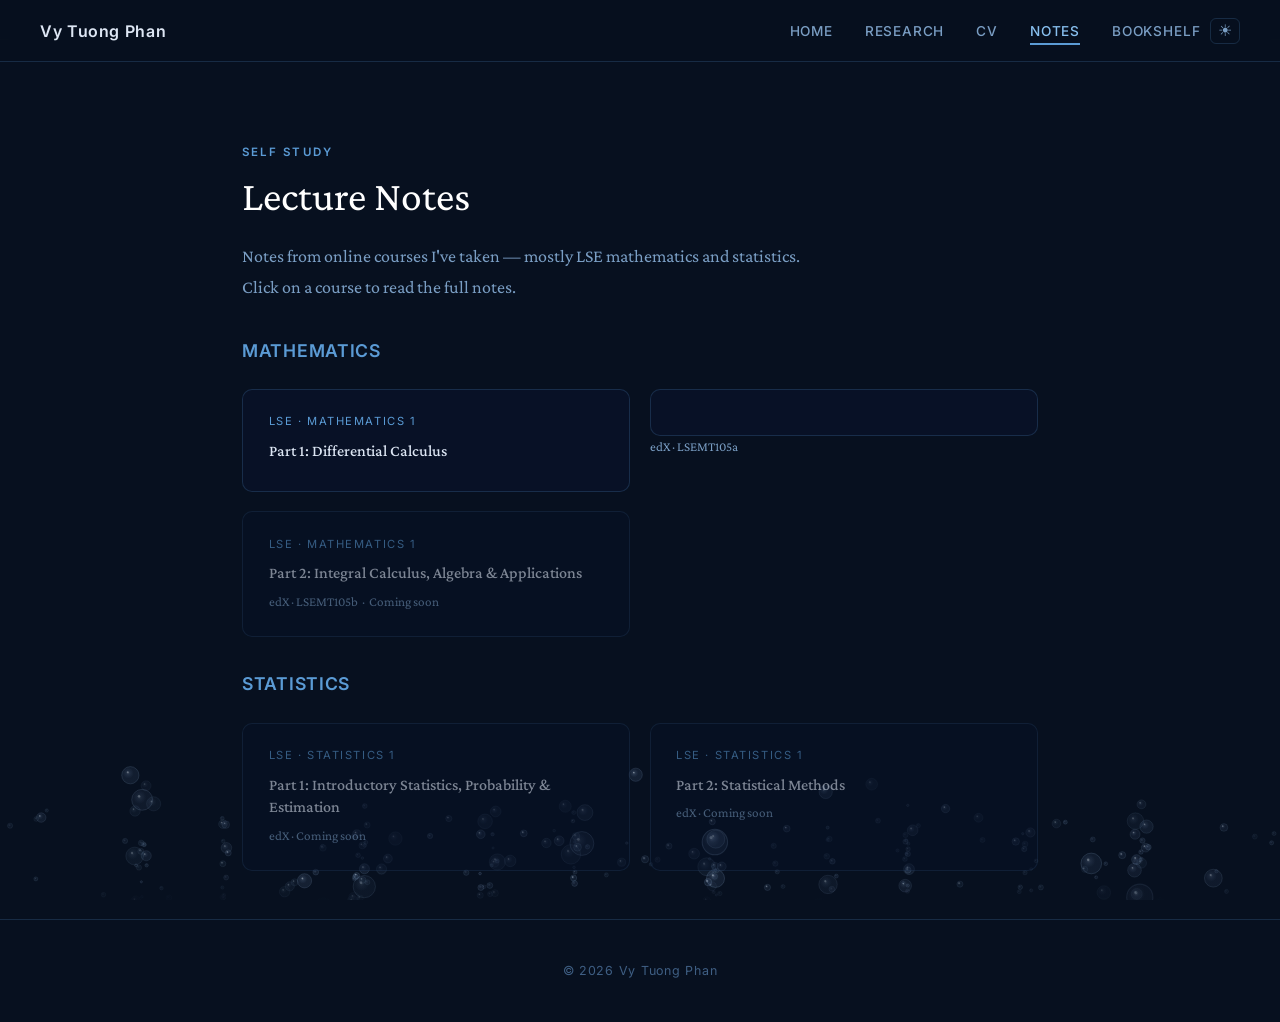
==== notes/index.html @ 90551068 "add light theme" ====
<!DOCTYPE html>
<html lang="en">
<head>
  <meta charset="UTF-8">
  <meta name="viewport" content="width=device-width, initial-scale=1.0">
  <title>Lecture Notes — Vy Tuong Phan</title>
  <link rel="preconnect" href="https://fonts.googleapis.com">
  <link rel="preconnect" href="https://fonts.gstatic.com" crossorigin>
  <link href="https://fonts.googleapis.com/css2?family=Crimson+Pro:ital,wght@0,300;0,400;0,500;1,400&family=Inter:wght@400;500;600&display=swap" rel="stylesheet">
  <link rel="stylesheet" href="../css/style.css">
  <script>if(localStorage.getItem('theme')==='light')document.documentElement.setAttribute('data-theme','light');</script>
</head>
<body>

<canvas id="bg-canvas"></canvas>

<div class="site-wrapper">

  <!-- NAV -->
  <nav>
    <a href="../index.html" class="nav-brand">Vy Tuong Phan</a>
    <div class="nav-right">
      <ul class="nav-links" id="nav-links">
        <li><a href="../index.html">Home</a></li>
        <li><a href="../research.html">Research</a></li>
        <li><a href="../cv.html">CV</a></li>
        <li><a href="index.html" class="active">Notes</a></li>
        <li><a href="../bookshelf.html">Bookshelf</a></li>
      </ul>
      <button class="theme-toggle" id="theme-toggle" aria-label="Toggle light mode">☀</button>
      <button class="nav-toggle" id="nav-toggle" aria-label="Toggle navigation">
        <span></span><span></span><span></span>
      </button>
    </div>
  </nav>

  <main>
    <div class="section">

      <div class="section-label">Self Study</div>
      <h1>Lecture Notes</h1>
      <p style="color:var(--text-secondary); max-width:560px; margin-bottom:2rem;">
        Notes from online courses I've taken — mostly LSE mathematics and statistics.
        Click on a course to read the full notes.
      </p>

      <!-- Mathematics -->
      <h3 style="margin-top:0">Mathematics</h3>
      <div class="notes-grid">

        <a href="math-part-1.html" class="note-card">
          <div class="note-card-label">LSE · Mathematics 1</div>
          <div class="note-card-title">Part 1: Differential Calculus</div>
          <div class="note-card-source">
            <a href="https://learning.edx.org/course/course-v1:LSE+LSEMT105a+3T2023/home"
               target="_blank" rel="noopener" style="color:var(--text-secondary)"
               onclick="event.stopPropagation()">edX · LSEMT105a</a>
          </div>
        </a>

        <div class="note-card coming-soon">
          <div class="note-card-label">LSE · Mathematics 1</div>
          <div class="note-card-title">Part 2: Integral Calculus, Algebra &amp; Applications</div>
          <div class="note-card-source">edX · LSEMT105b &nbsp;·&nbsp; Coming soon</div>
        </div>

      </div>

      <!-- Statistics -->
      <h3>Statistics</h3>
      <div class="notes-grid">

        <div class="note-card coming-soon">
          <div class="note-card-label">LSE · Statistics 1</div>
          <div class="note-card-title">Part 1: Introductory Statistics, Probability &amp; Estimation</div>
          <div class="note-card-source">edX · Coming soon</div>
        </div>

        <div class="note-card coming-soon">
          <div class="note-card-label">LSE · Statistics 1</div>
          <div class="note-card-title">Part 2: Statistical Methods</div>
          <div class="note-card-source">edX · Coming soon</div>
        </div>

      </div>

    </div>
  </main>

  <footer>
    &copy; 2026 Vy Tuong Phan
  </footer>

</div>

<script src="../js/animation.js"></script>
<script src="../js/theme.js"></script>
<script>
  var toggle = document.getElementById('nav-toggle');
  var links  = document.getElementById('nav-links');
  toggle.addEventListener('click', function () { links.classList.toggle('open'); });
</script>

</body>
</html>
---- css/style.css ----
/* ============================================================
   Vy Tuong Phan — Personal Website
   Theme: Deep Navy / Blue
   ============================================================ */

:root {
  --navy-deep:    #07101f;
  --navy-mid:     #0d1b38;
  --glass-bg:     rgba(9, 18, 40, 0.84);
  --glass-light:  rgba(14, 26, 56, 0.70);
  --glass-border: rgba(90, 155, 220, 0.20);
  --accent:       #5b9bd5;
  --accent-hover: #88c0f0;
  --text-primary: #dde6f4;
  --text-secondary: #7a9ec4;
  --text-muted:   #3f5f84;
  --nav-height:   62px;
}

/* ---- Reset ---- */
*, *::before, *::after { margin: 0; padding: 0; box-sizing: border-box; }
html { scroll-behavior: smooth; }

body {
  min-height: 100vh;
  font-family: 'Crimson Pro', 'Georgia', 'Times New Roman', serif;
  font-size: 18px;
  line-height: 1.75;
  color: var(--text-primary);
  background: var(--navy-deep);
  -webkit-font-smoothing: antialiased;
}

/* ---- Background canvas (fixed, below everything) ---- */
#bg-canvas {
  position: fixed;
  top: 0; left: 0;
  width: 100vw; height: 100vh;
  z-index: 0;
  pointer-events: none;
}

/* ---- Site wrapper ---- */
.site-wrapper {
  position: relative;
  z-index: 1;
  min-height: 100vh;
  display: flex;
  flex-direction: column;
}

/* ============================================================
   NAVIGATION
   ============================================================ */
nav {
  position: fixed;
  top: 0; left: 0; right: 0;
  height: var(--nav-height);
  z-index: 100;
  background: rgba(7, 16, 31, 0.90);
  backdrop-filter: blur(14px);
  -webkit-backdrop-filter: blur(14px);
  border-bottom: 1px solid var(--glass-border);
  display: flex;
  align-items: center;
  justify-content: space-between;
  padding: 0 2.5rem;
}

.nav-brand {
  font-family: 'Inter', 'Helvetica Neue', sans-serif;
  font-size: 1rem;
  font-weight: 600;
  letter-spacing: 0.04em;
  color: var(--text-primary);
  text-decoration: none;
  transition: color 0.2s;
}
.nav-brand:hover { color: var(--accent-hover); }

.nav-links {
  display: flex;
  gap: 2rem;
  list-style: none;
}

.nav-links a {
  font-family: 'Inter', 'Helvetica Neue', sans-serif;
  font-size: 0.85rem;
  font-weight: 500;
  letter-spacing: 0.06em;
  text-transform: uppercase;
  color: var(--text-secondary);
  text-decoration: none;
  transition: color 0.2s;
  padding: 4px 0;
  border-bottom: 2px solid transparent;
}
.nav-links a:hover,
.nav-links a.active {
  color: var(--accent-hover);
  border-bottom-color: var(--accent);
}

/* ---- Hamburger (mobile) ---- */
.nav-toggle {
  display: none;
  background: none;
  border: none;
  cursor: pointer;
  flex-direction: column;
  gap: 5px;
  padding: 4px;
}
.nav-toggle span {
  display: block;
  width: 22px; height: 2px;
  background: var(--text-secondary);
  border-radius: 2px;
  transition: 0.3s;
}

/* ============================================================
   MAIN CONTENT
   ============================================================ */
main {
  flex: 1;
  padding-top: var(--nav-height);
}

/* ---- Generic section ---- */
.section {
  max-width: 860px;
  margin: 0 auto;
  padding: 5rem 2rem 3rem;
}

.section-label {
  font-family: 'Inter', sans-serif;
  font-size: 0.72rem;
  font-weight: 600;
  letter-spacing: 0.18em;
  text-transform: uppercase;
  color: var(--accent);
  margin-bottom: 0.6rem;
}

h1 {
  font-size: 2.6rem;
  font-weight: 400;
  color: #fff;
  line-height: 1.2;
  margin-bottom: 1.2rem;
}
h2 {
  font-size: 1.5rem;
  font-weight: 500;
  color: var(--text-primary);
  margin-bottom: 0.8rem;
  margin-top: 2.4rem;
}
h3 {
  font-size: 1.1rem;
  font-weight: 600;
  font-family: 'Inter', sans-serif;
  color: var(--accent);
  letter-spacing: 0.04em;
  text-transform: uppercase;
  margin-bottom: 0.6rem;
  margin-top: 2rem;
}

p { margin-bottom: 1rem; }

a {
  color: var(--accent);
  text-decoration: none;
  transition: color 0.2s;
}
a:hover { color: var(--accent-hover); text-decoration: underline; }

/* ---- Glass card ---- */
.glass-card {
  background: var(--glass-bg);
  backdrop-filter: blur(10px);
  -webkit-backdrop-filter: blur(10px);
  border: 1px solid var(--glass-border);
  border-radius: 12px;
  padding: 2.2rem 2.4rem;
  margin-bottom: 1.8rem;
}

/* ---- Divider ---- */
hr {
  border: none;
  border-top: 1px solid var(--glass-border);
  margin: 2.5rem 0;
}

/* ============================================================
   HOME PAGE
   ============================================================ */
.hero {
  min-height: 100vh;
  display: flex;
  flex-direction: column;
  justify-content: center;
  padding: 0 2rem;
  max-width: 860px;
  margin: 0 auto;
}

.hero-greeting {
  font-family: 'Inter', sans-serif;
  font-size: 0.85rem;
  letter-spacing: 0.18em;
  text-transform: uppercase;
  color: var(--accent);
  margin-bottom: 1rem;
}

.hero-name {
  font-size: clamp(2.4rem, 6vw, 4rem);
  font-weight: 400;
  color: #fff;
  line-height: 1.1;
  margin-bottom: 1.4rem;
}

.hero-tagline {
  font-size: 1.2rem;
  color: var(--text-secondary);
  max-width: 600px;
  margin-bottom: 2.4rem;
}

.hero-links {
  display: flex;
  gap: 1rem;
  flex-wrap: wrap;
}

.btn {
  display: inline-block;
  font-family: 'Inter', sans-serif;
  font-size: 0.82rem;
  font-weight: 500;
  letter-spacing: 0.08em;
  text-transform: uppercase;
  padding: 0.55rem 1.4rem;
  border-radius: 6px;
  transition: all 0.2s;
  text-decoration: none;
}
.btn-outline {
  border: 1px solid var(--accent);
  color: var(--accent);
  background: transparent;
}
.btn-outline:hover {
  background: var(--accent);
  color: #fff;
  text-decoration: none;
}

/* Research interests blurb */
.home-bio {
  max-width: 860px;
  margin: 0 auto;
  padding: 0 2rem 4rem;
}

/* Passions row */
.passions-grid {
  display: grid;
  grid-template-columns: repeat(3, 1fr);
  gap: 1rem;
  margin-top: 1.2rem;
}

.passion-card {
  border-radius: 10px;
  overflow: hidden;
  position: relative;
  aspect-ratio: 1 / 1;
}

.passion-card img {
  width: 100%; height: 100%;
  object-fit: cover;
  display: block;
  transition: transform 0.4s;
}
.passion-card:hover img { transform: scale(1.05); }

.passion-label {
  position: absolute;
  bottom: 0; left: 0; right: 0;
  background: linear-gradient(transparent, rgba(7,16,31,0.85));
  color: #fff;
  font-family: 'Inter', sans-serif;
  font-size: 0.78rem;
  letter-spacing: 0.12em;
  text-transform: uppercase;
  text-align: center;
  padding: 0.8rem 0.4rem 0.6rem;
}

/* ============================================================
   RESEARCH PAGE
   ============================================================ */
.paper-entry {
  padding: 1.4rem 0;
  border-bottom: 1px solid var(--glass-border);
}
.paper-entry:last-child { border-bottom: none; }

.paper-title {
  font-size: 1.05rem;
  font-weight: 500;
  color: var(--text-primary);
  margin-bottom: 0.3rem;
  line-height: 1.5;
}
.paper-title a { color: var(--text-primary); }
.paper-title a:hover { color: var(--accent-hover); }

.paper-meta {
  font-size: 0.88rem;
  color: var(--text-secondary);
  margin-bottom: 0.2rem;
}

.paper-tag {
  display: inline-block;
  font-family: 'Inter', sans-serif;
  font-size: 0.7rem;
  font-weight: 600;
  letter-spacing: 0.1em;
  text-transform: uppercase;
  padding: 2px 8px;
  border-radius: 4px;
  background: rgba(91, 155, 213, 0.15);
  color: var(--accent);
  border: 1px solid rgba(91, 155, 213, 0.3);
  margin-bottom: 0.5rem;
}

/* Horizontal image scroller */
.image-scroll {
  display: flex;
  gap: 0.8rem;
  overflow-x: auto;
  padding: 1rem 0 0.5rem;
  scrollbar-width: thin;
  scrollbar-color: var(--accent) var(--navy-mid);
}
.image-scroll::-webkit-scrollbar { height: 4px; }
.image-scroll::-webkit-scrollbar-track { background: var(--navy-mid); }
.image-scroll::-webkit-scrollbar-thumb { background: var(--accent); border-radius: 2px; }

.image-scroll img {
  height: 180px;
  width: auto;
  border-radius: 8px;
  object-fit: cover;
  flex-shrink: 0;
  border: 1px solid var(--glass-border);
  transition: transform 0.3s;
}
.image-scroll img:hover { transform: scale(1.03); }

.project-tasks {
  margin: 0.6rem 0 0 1rem;
  color: var(--text-secondary);
  font-size: 0.92rem;
}
.project-tasks li { margin-bottom: 0.2rem; }

/* ============================================================
   CV PAGE
   ============================================================ */
.cv-section { margin-bottom: 2.4rem; }

.cv-entry {
  display: grid;
  grid-template-columns: 130px 1fr;
  gap: 0 1.4rem;
  padding: 1rem 0;
  border-bottom: 1px solid rgba(90,155,220,0.1);
}
.cv-entry:last-child { border-bottom: none; }

.cv-date {
  font-family: 'Inter', sans-serif;
  font-size: 0.8rem;
  color: var(--text-muted);
  padding-top: 0.15rem;
  line-height: 1.5;
}

.cv-content { }
.cv-title {
  font-size: 1rem;
  font-weight: 600;
  color: var(--text-primary);
  margin-bottom: 0.2rem;
}
.cv-subtitle {
  font-size: 0.9rem;
  color: var(--text-secondary);
  margin-bottom: 0.4rem;
}
.cv-detail {
  font-size: 0.88rem;
  color: var(--text-secondary);
  margin: 0;
  line-height: 1.6;
}
.cv-bullets {
  font-size: 0.88rem;
  color: var(--text-secondary);
  padding-left: 1rem;
  margin-top: 0.3rem;
}
.cv-bullets li { margin-bottom: 0.2rem; }

.cv-pdf-link {
  display: inline-flex;
  align-items: center;
  gap: 0.4rem;
  font-family: 'Inter', sans-serif;
  font-size: 0.82rem;
  margin-bottom: 2rem;
}

/* ============================================================
   NOTES PAGE
   ============================================================ */
.notes-grid {
  display: grid;
  grid-template-columns: repeat(auto-fill, minmax(300px, 1fr));
  gap: 1.2rem;
  margin-top: 1.4rem;
}

.note-card {
  background: var(--glass-bg);
  border: 1px solid var(--glass-border);
  border-radius: 10px;
  padding: 1.4rem 1.6rem;
  text-decoration: none;
  color: var(--text-primary);
  transition: border-color 0.2s, transform 0.2s;
  display: block;
}
.note-card:hover {
  border-color: var(--accent);
  transform: translateY(-2px);
  text-decoration: none;
  color: var(--text-primary);
}

.note-card-label {
  font-family: 'Inter', sans-serif;
  font-size: 0.7rem;
  letter-spacing: 0.14em;
  text-transform: uppercase;
  color: var(--accent);
  margin-bottom: 0.5rem;
}
.note-card-title {
  font-size: 1rem;
  font-weight: 500;
  line-height: 1.4;
  margin-bottom: 0.4rem;
}
.note-card-source {
  font-size: 0.82rem;
  color: var(--text-secondary);
}
.note-card.coming-soon {
  opacity: 0.55;
  cursor: default;
  pointer-events: none;
}
.note-card.coming-soon:hover { transform: none; }

/* Notes content (math page) */
.notes-content {
  max-width: 780px;
  margin: 0 auto;
  padding: 4rem 2rem;
}

.notes-content h1 { margin-bottom: 0.6rem; }
.notes-content h2 {
  font-size: 1.4rem;
  color: var(--text-primary);
  border-bottom: 1px solid var(--glass-border);
  padding-bottom: 0.4rem;
  margin-top: 3rem;
}
.notes-content h3 {
  font-size: 1.05rem;
  color: var(--accent);
  text-transform: none;
  letter-spacing: 0;
  margin-top: 2rem;
}
.notes-content h4 {
  font-family: 'Inter', sans-serif;
  font-size: 0.9rem;
  color: var(--text-secondary);
  font-weight: 600;
  text-transform: uppercase;
  letter-spacing: 0.08em;
  margin-top: 1.5rem;
  margin-bottom: 0.5rem;
}
.notes-content p { margin-bottom: 0.8rem; }
.notes-content ul, .notes-content ol {
  padding-left: 1.6rem;
  margin-bottom: 0.8rem;
}
.notes-content li { margin-bottom: 0.2rem; }

.notes-content table {
  width: 100%;
  border-collapse: collapse;
  margin: 1rem 0 1.4rem;
  font-size: 0.9rem;
}
.notes-content th {
  background: rgba(91,155,213,0.15);
  color: var(--accent);
  font-family: 'Inter', sans-serif;
  font-size: 0.78rem;
  font-weight: 600;
  text-transform: uppercase;
  letter-spacing: 0.08em;
  padding: 0.5rem 0.8rem;
  text-align: left;
  border-bottom: 1px solid var(--glass-border);
}
.notes-content td {
  padding: 0.45rem 0.8rem;
  border-bottom: 1px solid rgba(90,155,220,0.08);
  color: var(--text-secondary);
}
.notes-content tr:last-child td { border-bottom: none; }

.notes-content code {
  font-family: 'Fira Code', 'Cascadia Code', monospace;
  font-size: 0.85em;
  background: rgba(91,155,213,0.12);
  border: 1px solid rgba(91,155,213,0.2);
  padding: 0.1em 0.4em;
  border-radius: 4px;
  color: var(--accent-hover);
}

.notes-content blockquote {
  border-left: 3px solid var(--accent);
  padding: 0.4rem 1rem;
  margin: 1rem 0;
  color: var(--text-secondary);
  font-style: italic;
}

/* KaTeX overrides */
.katex { font-size: 1em !important; }
.katex-display { overflow-x: auto; overflow-y: hidden; padding: 0.5rem 0; }

/* Loading indicator */
.loading {
  display: flex;
  align-items: center;
  justify-content: center;
  padding: 4rem;
  color: var(--text-secondary);
  font-family: 'Inter', sans-serif;
  gap: 0.8rem;
}
.spinner {
  width: 18px; height: 18px;
  border: 2px solid var(--glass-border);
  border-top-color: var(--accent);
  border-radius: 50%;
  animation: spin 0.8s linear infinite;
}
@keyframes spin { to { transform: rotate(360deg); } }

/* ============================================================
   BOOKSHELF PAGE
   ============================================================ */
.shelf-genre {
  margin-bottom: 2.8rem;
}

.shelf-genre-title {
  font-family: 'Inter', sans-serif;
  font-size: 0.72rem;
  font-weight: 700;
  letter-spacing: 0.2em;
  text-transform: uppercase;
  color: var(--accent);
  margin-bottom: 1rem;
  padding-bottom: 0.4rem;
  border-bottom: 1px solid var(--glass-border);
}

.book-list {
  list-style: none;
  display: grid;
  grid-template-columns: repeat(auto-fill, minmax(260px, 1fr));
  gap: 0.6rem;
}

.book-item {
  padding: 0.7rem 1rem;
  background: var(--glass-light);
  border: 1px solid rgba(90,155,220,0.1);
  border-radius: 8px;
  transition: border-color 0.2s;
}
.book-item:hover { border-color: var(--accent); }

.book-title {
  font-size: 0.9rem;
  color: var(--text-primary);
  line-height: 1.4;
}
.book-author {
  font-size: 0.78rem;
  color: var(--text-muted);
  margin-top: 0.15rem;
  font-family: 'Inter', sans-serif;
}

/* ============================================================
   FOOTER
   ============================================================ */
footer {
  text-align: center;
  padding: 2.5rem 1rem;
  font-family: 'Inter', sans-serif;
  font-size: 0.78rem;
  color: var(--text-muted);
  letter-spacing: 0.06em;
  border-top: 1px solid var(--glass-border);
}

/* ============================================================
   NAV RIGHT GROUP + THEME TOGGLE
   ============================================================ */
.nav-right {
  display: flex;
  align-items: center;
  gap: 0.6rem;
}

.theme-toggle {
  background: none;
  border: 1px solid var(--glass-border);
  border-radius: 6px;
  color: var(--text-secondary);
  cursor: pointer;
  font-size: 1rem;
  line-height: 1;
  padding: 4px 7px;
  transition: border-color 0.2s, color 0.2s;
}
.theme-toggle:hover {
  border-color: var(--accent);
  color: var(--accent);
}

/* ============================================================
   LIGHT MODE
   ============================================================ */
[data-theme="light"] {
  --navy-deep:      #f0f4fb;
  --navy-mid:       #e2ecf7;
  --glass-bg:       rgba(255, 255, 255, 0.82);
  --glass-light:    rgba(240, 246, 255, 0.72);
  --glass-border:   rgba(91, 155, 213, 0.22);
  --accent:         #2563a8;
  --accent-hover:   #1a4f8c;
  --text-primary:   #0d1b38;
  --text-secondary: #3d5a80;
  --text-muted:     #7a9ec4;
}

[data-theme="light"] body {
  background: var(--navy-deep);
  color: var(--text-primary);
}

[data-theme="light"] nav {
  background: rgba(240, 244, 251, 0.92);
}

[data-theme="light"] h1,
[data-theme="light"] .hero-name {
  color: var(--text-primary);
}

/* ============================================================
   RESPONSIVE
   ============================================================ */
@media (max-width: 700px) {
  body { font-size: 16px; }

  nav { padding: 0 1.2rem; }

  .nav-links {
    display: none;
    position: fixed;
    top: var(--nav-height);
    left: 0; right: 0;
    background: rgba(7,16,31,0.97);
    backdrop-filter: blur(20px);
    flex-direction: column;
    gap: 0;
    border-bottom: 1px solid var(--glass-border);
  }
  .nav-links.open { display: flex; }
  [data-theme="light"] .nav-links { background: rgba(240, 244, 251, 0.97); }
  .nav-links li { border-bottom: 1px solid rgba(90,155,220,0.08); }
  .nav-links a {
    display: block;
    padding: 1rem 1.4rem;
    font-size: 0.9rem;
  }

  .nav-toggle { display: flex; }

  .hero { padding: 0 1.2rem; }
  .hero-name { font-size: 2.2rem; }

  .section { padding: 3rem 1.2rem 2rem; }

  .passions-grid { grid-template-columns: repeat(3, 1fr); gap: 0.5rem; }

  .cv-entry { grid-template-columns: 1fr; gap: 0.2rem; }
  .cv-date { font-size: 0.75rem; }

  h1 { font-size: 2rem; }
}
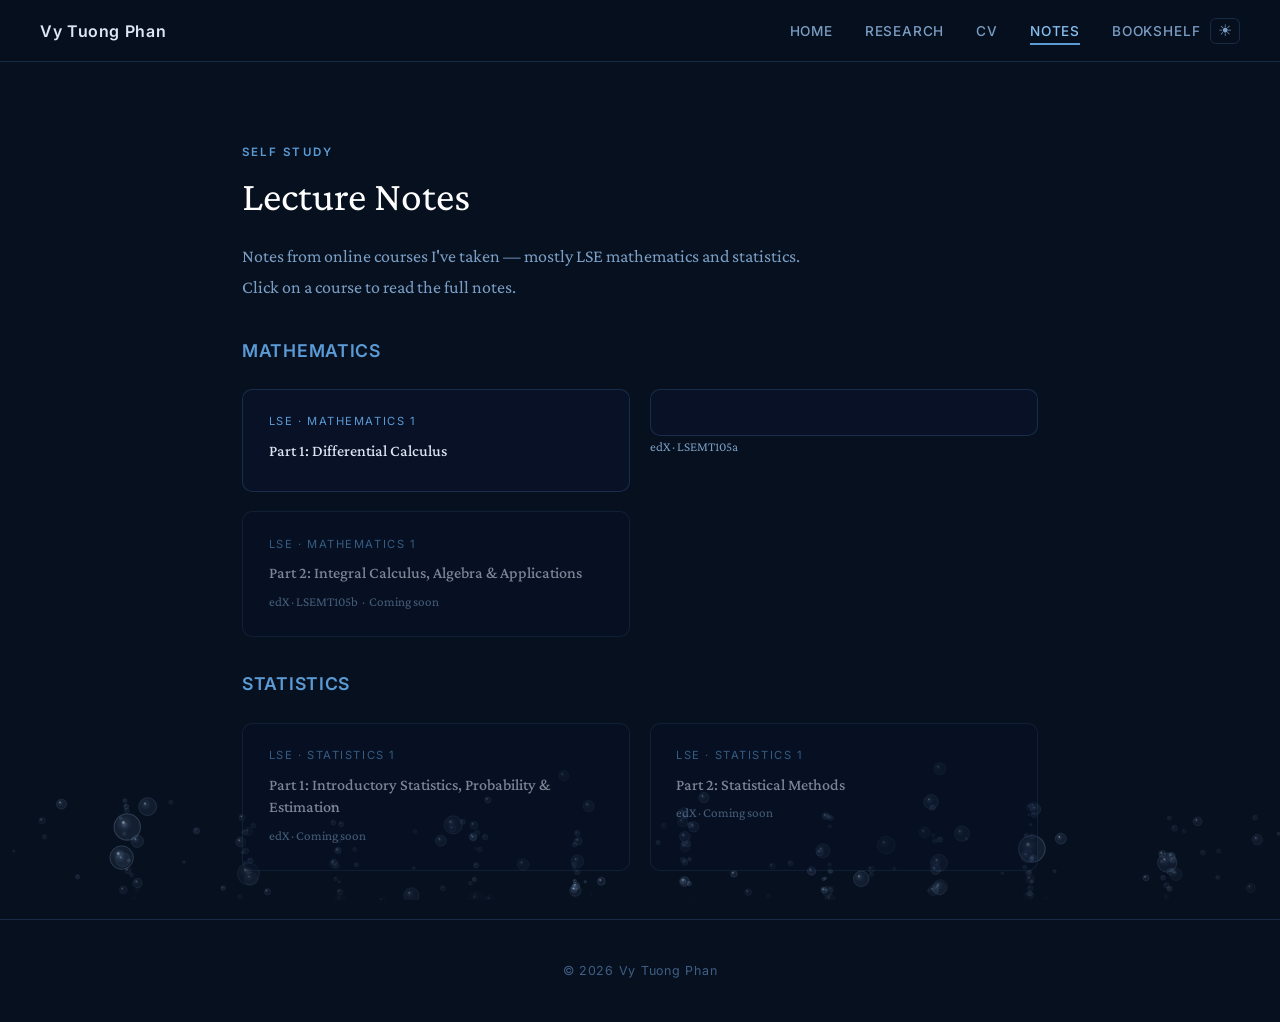
==== commit 17cc8cdb: "update light theme" ====
--- a/notes/index.html
+++ b/notes/index.html
@@ -8,7 +8,7 @@
   <link rel="preconnect" href="https://fonts.gstatic.com" crossorigin>
   <link href="https://fonts.googleapis.com/css2?family=Crimson+Pro:ital,wght@0,300;0,400;0,500;1,400&family=Inter:wght@400;500;600&display=swap" rel="stylesheet">
   <link rel="stylesheet" href="../css/style.css">
-  <script>if(localStorage.getItem('theme')==='light')document.documentElement.setAttribute('data-theme','light');</script>
+  <script>try{if(localStorage.getItem('theme')==='light')document.documentElement.setAttribute('data-theme','light');}catch(e){}</script>
 </head>
 <body>
 
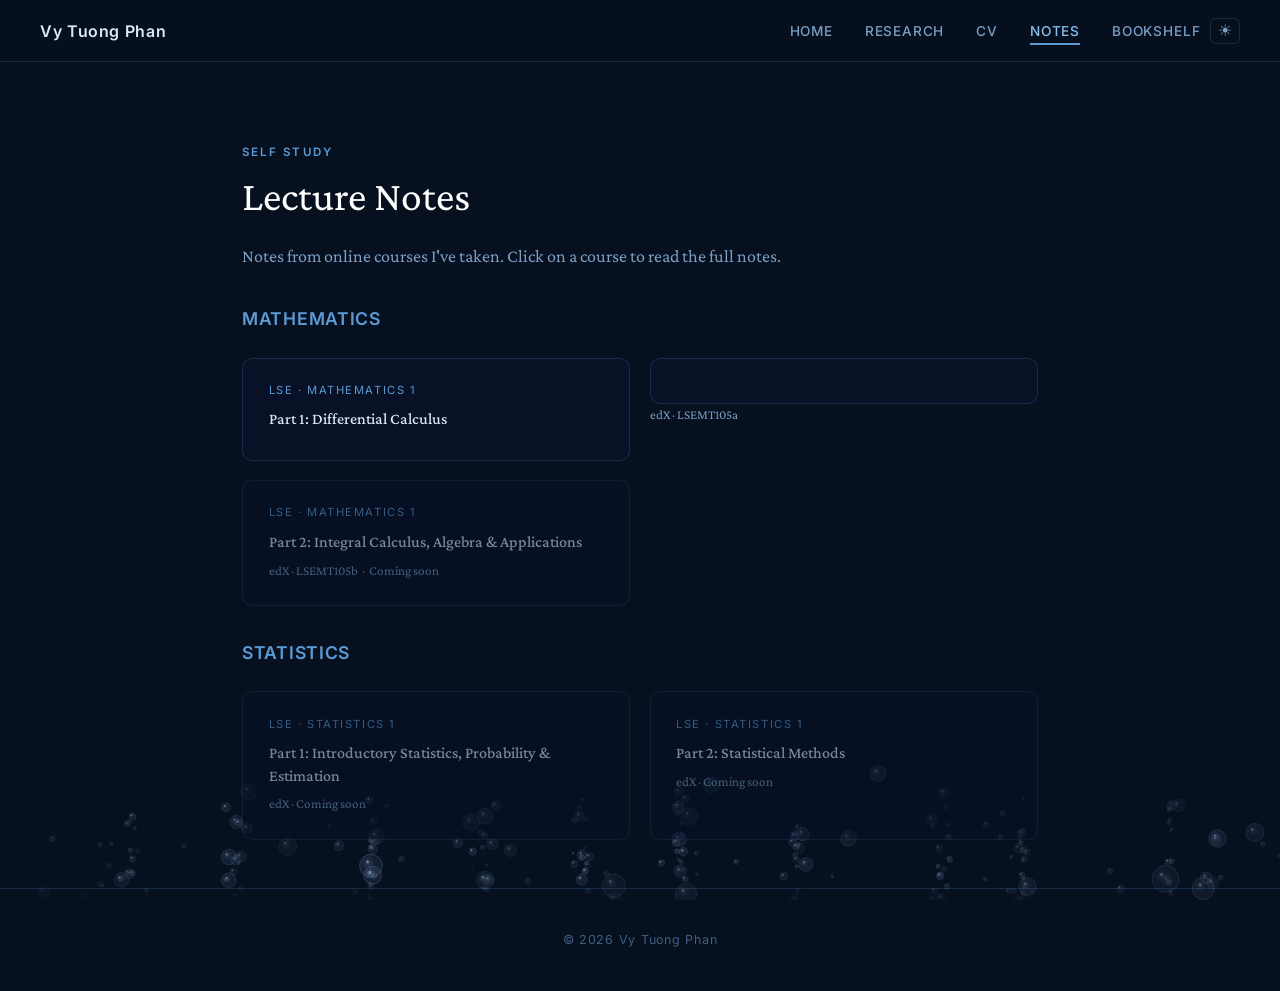
==== commit 87d09d6c: "update" ====
--- a/notes/index.html
+++ b/notes/index.html
@@ -40,8 +40,7 @@
       <div class="section-label">Self Study</div>
       <h1>Lecture Notes</h1>
       <p style="color:var(--text-secondary); max-width:560px; margin-bottom:2rem;">
-        Notes from online courses I've taken — mostly LSE mathematics and statistics.
-        Click on a course to read the full notes.
+        Notes from online courses I've taken. Click on a course to read the full notes.
       </p>
 
       <!-- Mathematics -->
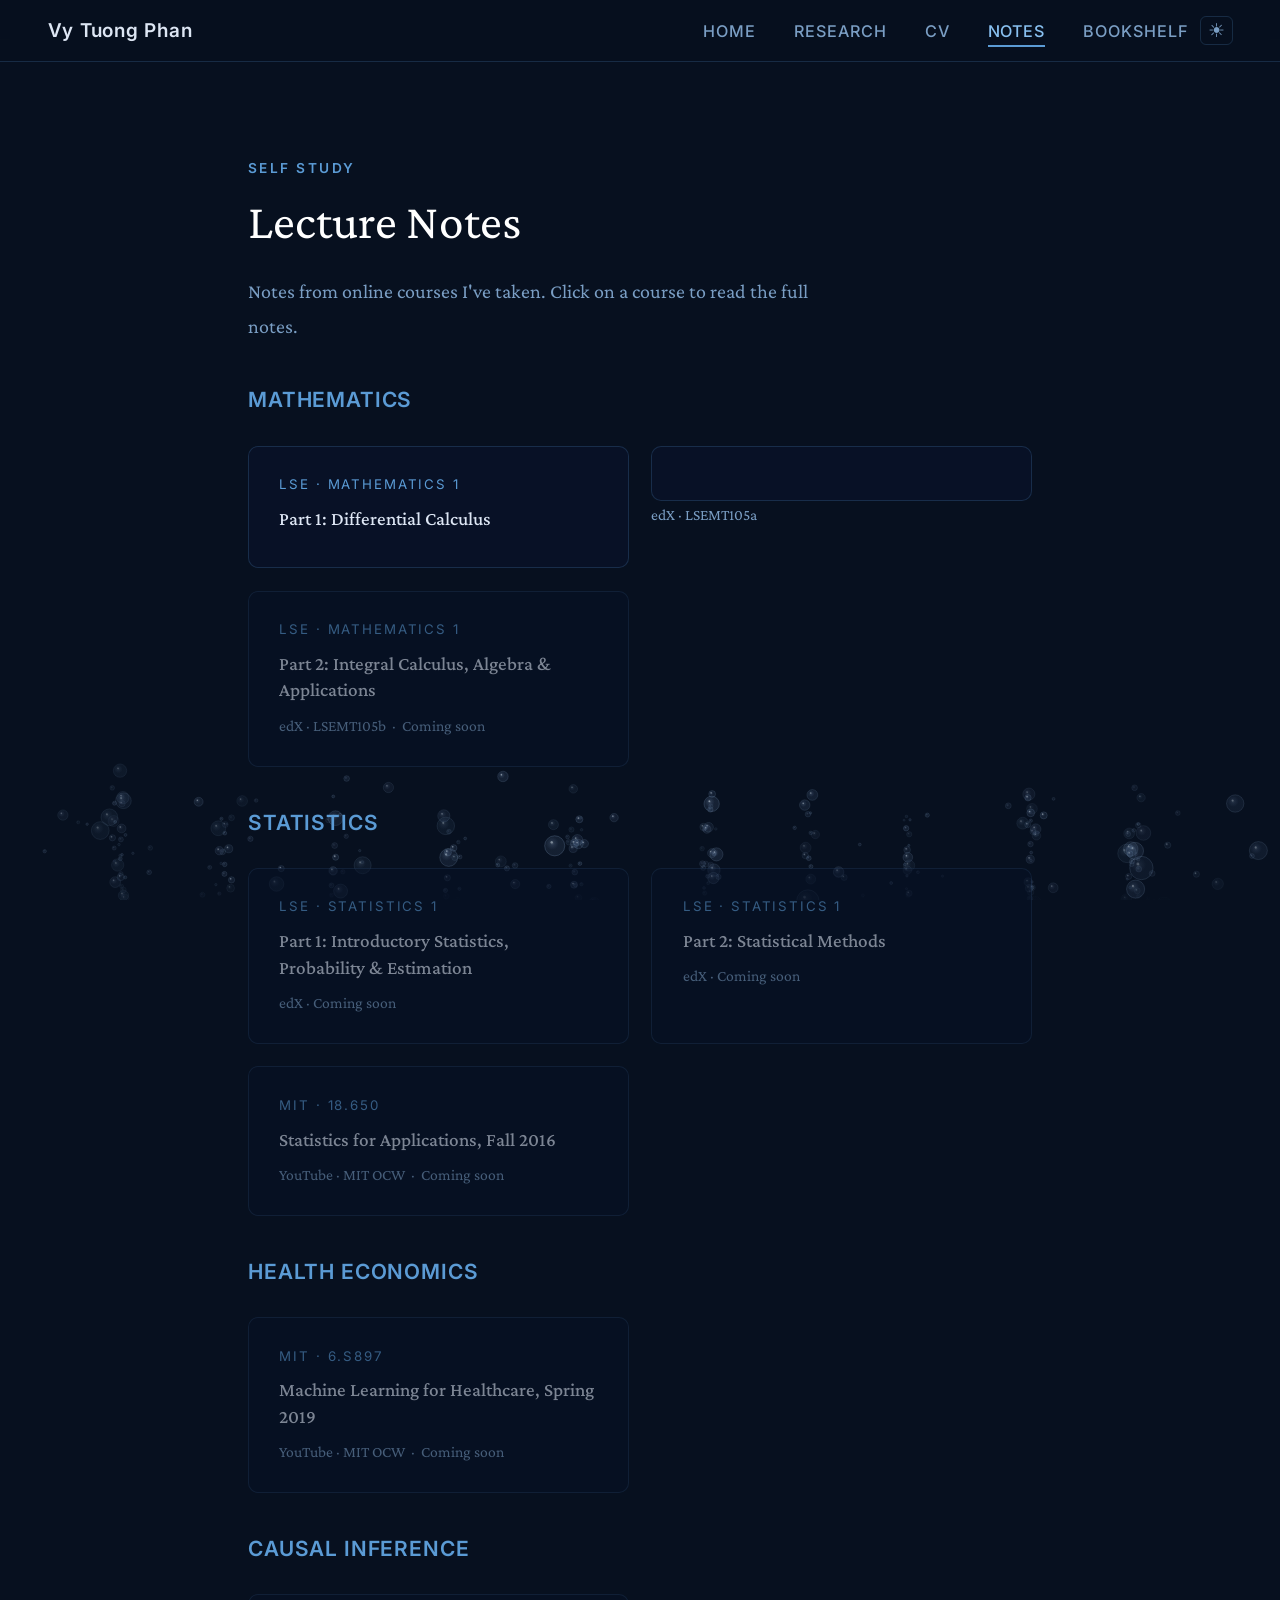
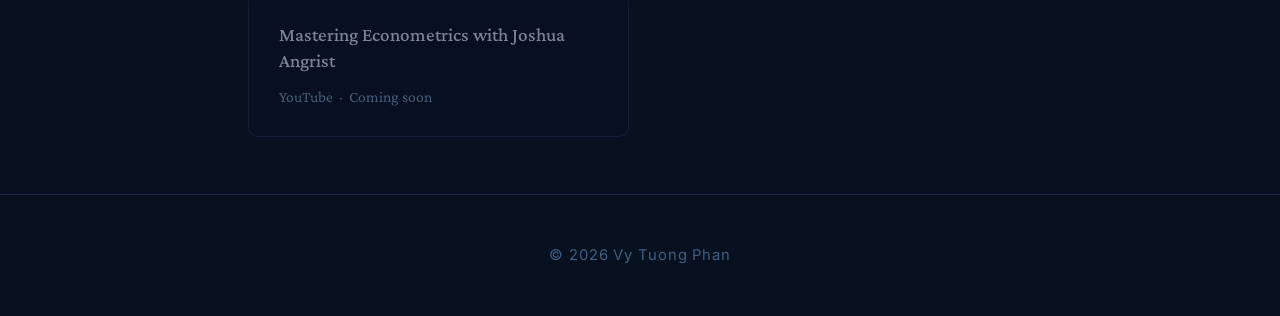
==== commit b3ef2cd1: "update course" ====
--- a/notes/index.html
+++ b/notes/index.html
@@ -81,6 +81,50 @@
           <div class="note-card-source">edX · Coming soon</div>
         </div>
 
+        <div class="note-card coming-soon">
+          <div class="note-card-label">MIT · 18.650</div>
+          <div class="note-card-title">Statistics for Applications, Fall 2016</div>
+          <div class="note-card-source">
+            <a href="https://youtube.com/playlist?list=PLUl4u3cNGP60uVBMaoNERc6knT_MgPKS0&si=bH2CSLAHmxfit3od"
+               target="_blank" rel="noopener" style="color:var(--text-secondary)"
+               onclick="event.stopPropagation()">YouTube · MIT OCW</a>
+            &nbsp;·&nbsp; Coming soon
+          </div>
+        </div>
+
+      </div>
+
+      <!-- Health Economics -->
+      <h3>Health Economics</h3>
+      <div class="notes-grid">
+
+        <div class="note-card coming-soon">
+          <div class="note-card-label">MIT · 6.S897</div>
+          <div class="note-card-title">Machine Learning for Healthcare, Spring 2019</div>
+          <div class="note-card-source">
+            <a href="https://youtube.com/playlist?list=PLUl4u3cNGP60B0PQXVQyGNdCyCTDU1Q5j&si=FaWRE6vTGPserI7N"
+               target="_blank" rel="noopener" style="color:var(--text-secondary)"
+               onclick="event.stopPropagation()">YouTube · MIT OCW</a>
+            &nbsp;·&nbsp; Coming soon
+          </div>
+        </div>
+
+      </div>
+      
+      <!-- Causal Inference -->
+      <h3>Causal Inference</h3>
+      <div class="notes-grid">
+
+        <div class="note-card coming-soon">
+          <div class="note-card-title">Mastering Econometrics with Joshua Angrist</div>
+          <div class="note-card-source">
+            <a href="https://mru.org/mastering-econometrics-joshua-angrist?utm_source=Econometrics&utm_medium=Course&utm_campaign=MRUYTEndscreen&utm_content=ME1-1"
+               target="_blank" rel="noopener" style="color:var(--text-secondary)"
+               onclick="event.stopPropagation()">YouTube</a>
+            &nbsp;·&nbsp; Coming soon
+          </div>
+        </div>
+
       </div>
 
     </div>
--- a/css/style.css
+++ b/css/style.css
@@ -19,12 +19,12 @@
 
 /* ---- Reset ---- */
 *, *::before, *::after { margin: 0; padding: 0; box-sizing: border-box; }
-html { scroll-behavior: smooth; }
+html { scroll-behavior: smooth; font-size: 19px; }
 
 body {
   min-height: 100vh;
   font-family: 'Crimson Pro', 'Georgia', 'Times New Roman', serif;
-  font-size: 18px;
+  font-size: 20px;
   line-height: 1.75;
   color: var(--text-primary);
   background: var(--navy-deep);
@@ -210,6 +210,49 @@
   margin: 0 auto;
 }
 
+.hero {
+  flex-direction: row !important;
+  align-items: center;
+  gap: 3rem;
+}
+
+.hero-text {
+  flex: 1;
+  display: flex;
+  flex-direction: column;
+  justify-content: center;
+}
+
+.hero-avatar-wrap {
+  flex-shrink: 0;
+  display: flex;
+  align-items: center;
+  justify-content: center;
+}
+
+.hero-avatar {
+  width: 180px;
+  height: 180px;
+  border-radius: 50%;
+  object-fit: cover;
+  object-position: center top;
+  border: 2px solid var(--glass-border);
+  mix-blend-mode: luminosity;
+  opacity: 0.92;
+  transition: opacity 0.3s, mix-blend-mode 0.3s;
+}
+.hero-avatar:hover {
+  opacity: 1;
+  mix-blend-mode: normal;
+}
+
+[data-theme="light"] .hero-avatar {
+  mix-blend-mode: multiply;
+}
+[data-theme="light"] .hero-avatar:hover {
+  mix-blend-mode: normal;
+}
+
 .hero-greeting {
   font-family: 'Inter', sans-serif;
   font-size: 0.85rem;
@@ -631,6 +674,15 @@
   color: var(--text-primary);
   line-height: 1.4;
 }
+.book-link {
+  display: block;
+  text-decoration: none;
+  color: inherit;
+}
+.book-item:has(.book-link):hover { border-color: var(--accent); }
+.book-link:hover .book-title { color: var(--accent); text-decoration: none; }
+.book-link:hover { text-decoration: none; }
+
 .book-author {
   font-size: 0.78rem;
   color: var(--text-muted);
@@ -649,6 +701,54 @@
   color: var(--text-muted);
   letter-spacing: 0.06em;
   border-top: 1px solid var(--glass-border);
+}
+
+/* ============================================================
+   LIGHTBOX
+   ============================================================ */
+#lightbox-overlay {
+  display: none;
+  position: fixed;
+  inset: 0;
+  z-index: 1000;
+  background: rgba(0, 0, 0, 0.88);
+  backdrop-filter: blur(6px);
+  -webkit-backdrop-filter: blur(6px);
+  align-items: center;
+  justify-content: center;
+  cursor: zoom-out;
+}
+#lightbox-overlay.active {
+  display: flex;
+}
+#lightbox-img {
+  max-width: 80vw;
+  max-height: 90vh;
+  object-fit: contain;
+  border-radius: 6px;
+  box-shadow: 0 8px 40px rgba(0,0,0,0.6);
+  cursor: default;
+}
+
+#lightbox-prev,
+#lightbox-next {
+  background: rgba(255,255,255,0.12);
+  border: 1px solid rgba(255,255,255,0.25);
+  border-radius: 50%;
+  color: #fff;
+  cursor: pointer;
+  font-size: 1.4rem;
+  width: 48px;
+  height: 48px;
+  display: flex;
+  align-items: center;
+  justify-content: center;
+  flex-shrink: 0;
+  transition: background 0.2s;
+}
+#lightbox-prev:hover,
+#lightbox-next:hover {
+  background: rgba(255,255,255,0.28);
 }
 
 /* ============================================================
@@ -710,7 +810,7 @@
    RESPONSIVE
    ============================================================ */
 @media (max-width: 700px) {
-  body { font-size: 16px; }
+  body { font-size: 18px; }
 
   nav { padding: 0 1.2rem; }
 
@@ -736,7 +836,9 @@
 
   .nav-toggle { display: flex; }
 
-  .hero { padding: 0 1.2rem; }
+  .hero { padding: 0 1.2rem; flex-direction: column !important; text-align: center; }
+  .hero-avatar-wrap { order: -1; }
+  .hero-avatar { width: 130px; height: 130px; }
   .hero-name { font-size: 2.2rem; }
 
   .section { padding: 3rem 1.2rem 2rem; }
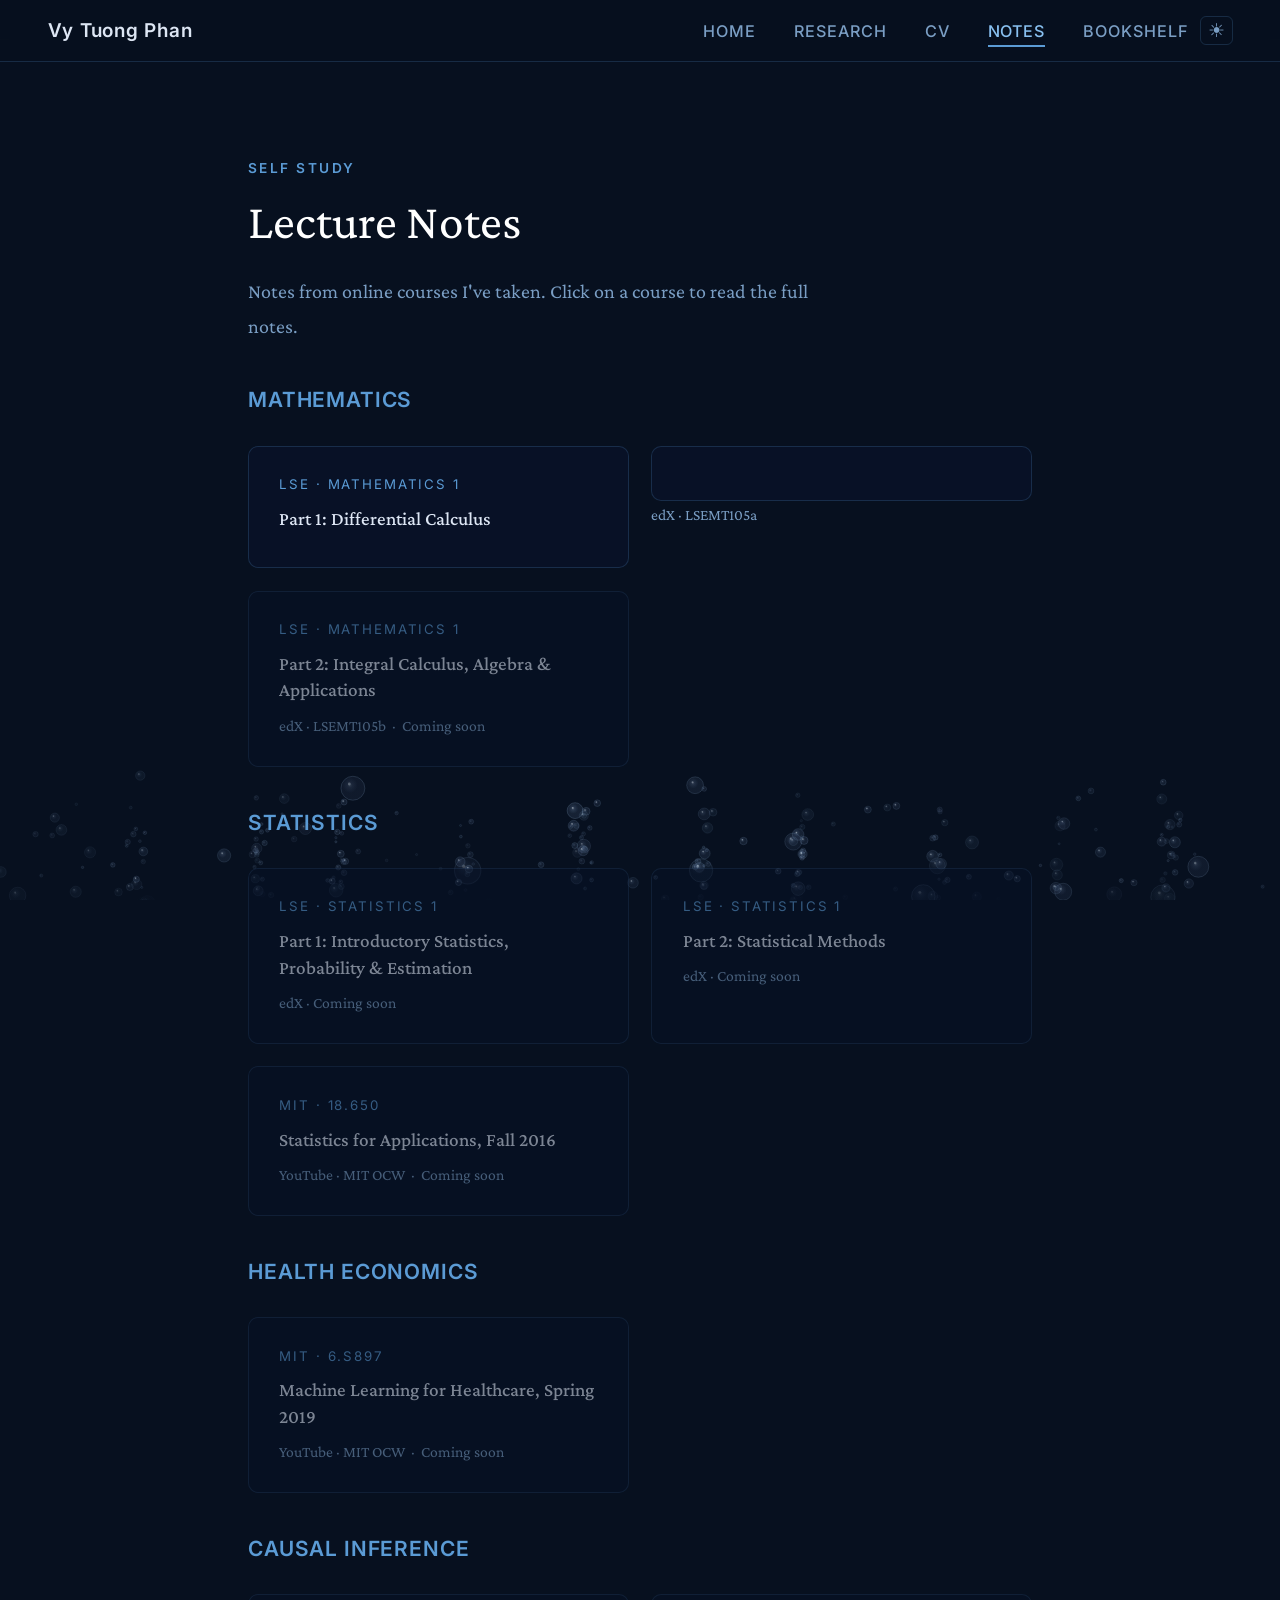
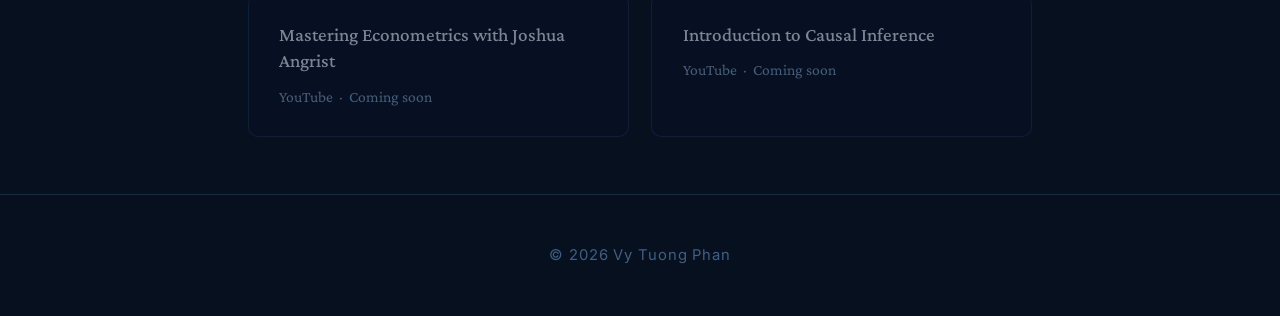
==== commit 19db7db7: "fix link" ====
--- a/notes/index.html
+++ b/notes/index.html
@@ -125,6 +125,16 @@
           </div>
         </div>
 
+        <div class="note-card coming-soon">
+          <div class="note-card-title">Introduction to Causal Inference</div>
+          <div class="note-card-source">
+            <a href="https://www.bradyneal.com/causal-inference-course"
+               target="_blank" rel="noopener" style="color:var(--text-secondary)"
+               onclick="event.stopPropagation()">YouTube</a>
+            &nbsp;·&nbsp; Coming soon
+          </div>
+        </div>
+
       </div>
 
     </div>
--- a/css/style.css
+++ b/css/style.css
@@ -525,9 +525,9 @@
 .note-card.coming-soon {
   opacity: 0.55;
   cursor: default;
-  pointer-events: none;
 }
 .note-card.coming-soon:hover { transform: none; }
+.note-card.coming-soon a { pointer-events: auto; cursor: pointer; }
 
 /* Notes content (math page) */
 .notes-content {
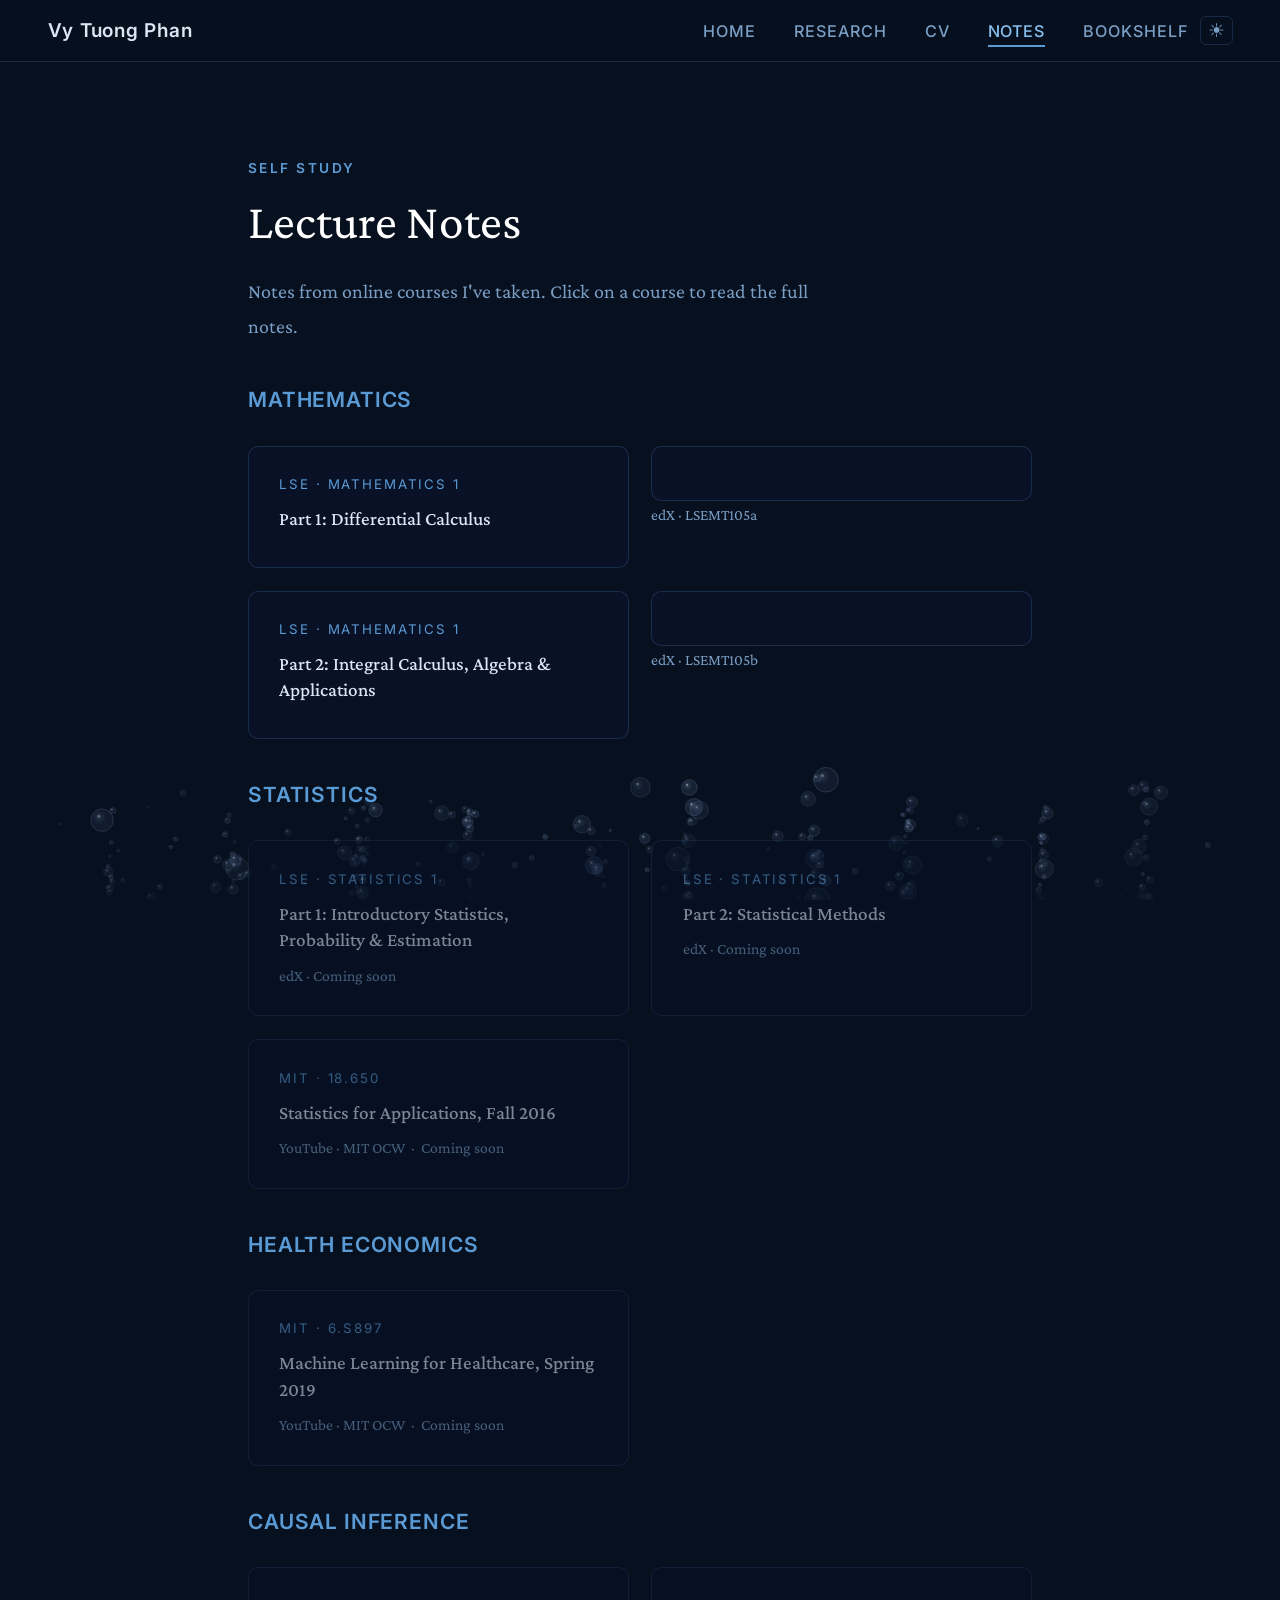
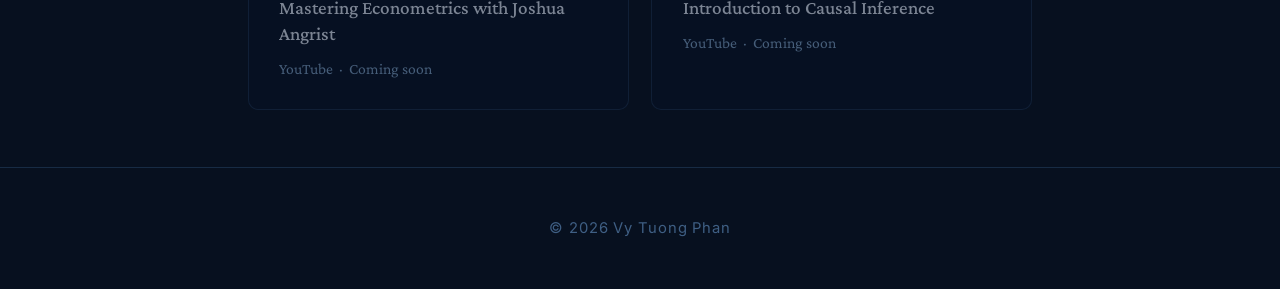
==== commit 58c7e753: "Math part 2 note update" ====
--- a/notes/index.html
+++ b/notes/index.html
@@ -57,11 +57,15 @@
           </div>
         </a>
 
-        <div class="note-card coming-soon">
+        <a href="math-part-2.html" class="note-card">
           <div class="note-card-label">LSE · Mathematics 1</div>
           <div class="note-card-title">Part 2: Integral Calculus, Algebra &amp; Applications</div>
-          <div class="note-card-source">edX · LSEMT105b &nbsp;·&nbsp; Coming soon</div>
-        </div>
+          <div class="note-card-source">
+            <a href="https://learning.edx.org/course/course-v1:LSE+LSEMT105b+3T2023/home"
+               target="_blank" rel="noopener" style="color:var(--text-secondary)"
+               onclick="event.stopPropagation()">edX · LSEMT105b</a>
+          </div>
+        </a>
 
       </div>
 
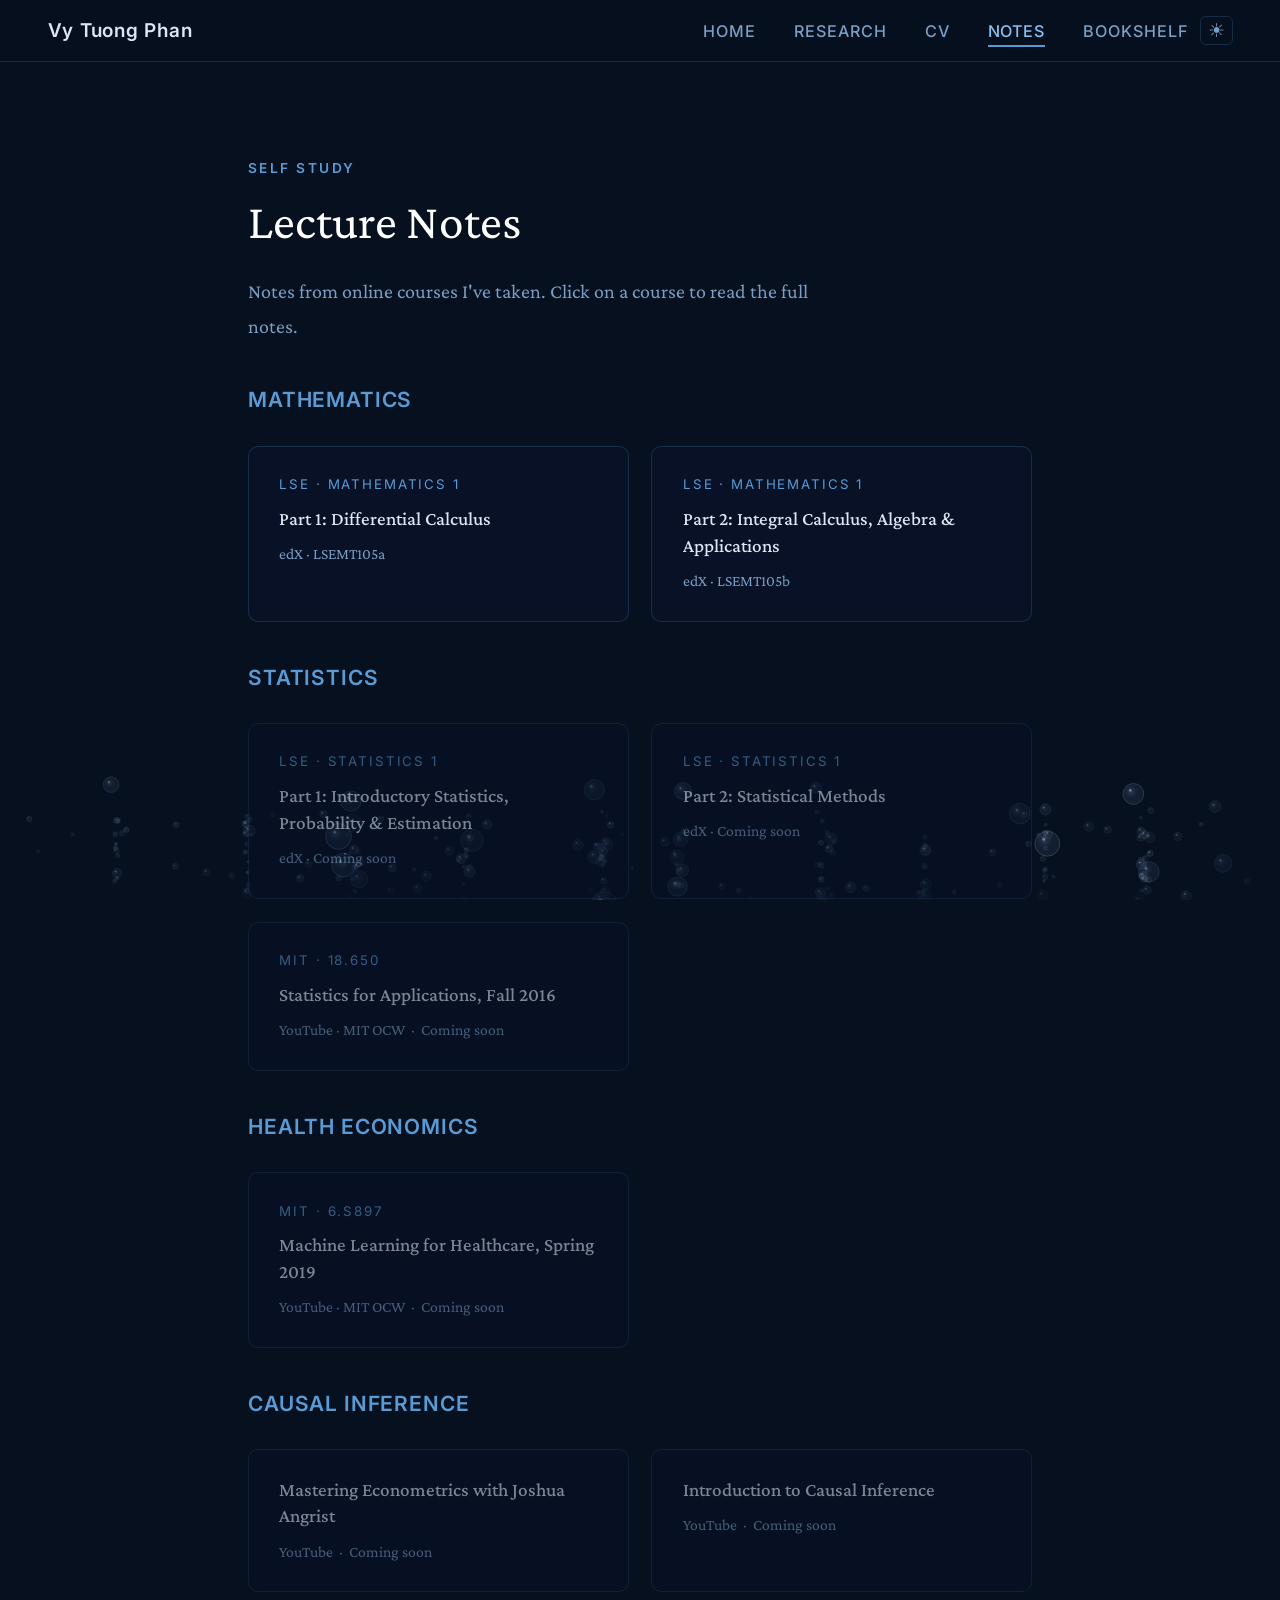
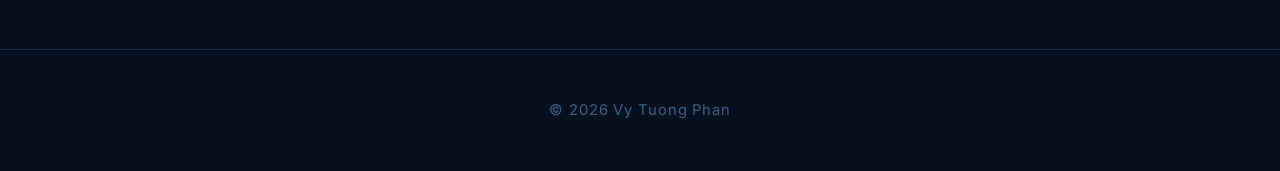
==== commit c1d6dc57: "fix link" ====
--- a/notes/index.html
+++ b/notes/index.html
@@ -50,21 +50,13 @@
         <a href="math-part-1.html" class="note-card">
           <div class="note-card-label">LSE · Mathematics 1</div>
           <div class="note-card-title">Part 1: Differential Calculus</div>
-          <div class="note-card-source">
-            <a href="https://learning.edx.org/course/course-v1:LSE+LSEMT105a+3T2023/home"
-               target="_blank" rel="noopener" style="color:var(--text-secondary)"
-               onclick="event.stopPropagation()">edX · LSEMT105a</a>
-          </div>
+          <div class="note-card-source">edX · LSEMT105a</div>
         </a>
 
         <a href="math-part-2.html" class="note-card">
           <div class="note-card-label">LSE · Mathematics 1</div>
           <div class="note-card-title">Part 2: Integral Calculus, Algebra &amp; Applications</div>
-          <div class="note-card-source">
-            <a href="https://learning.edx.org/course/course-v1:LSE+LSEMT105b+3T2023/home"
-               target="_blank" rel="noopener" style="color:var(--text-secondary)"
-               onclick="event.stopPropagation()">edX · LSEMT105b</a>
-          </div>
+          <div class="note-card-source">edX · LSEMT105b</div>
         </a>
 
       </div>
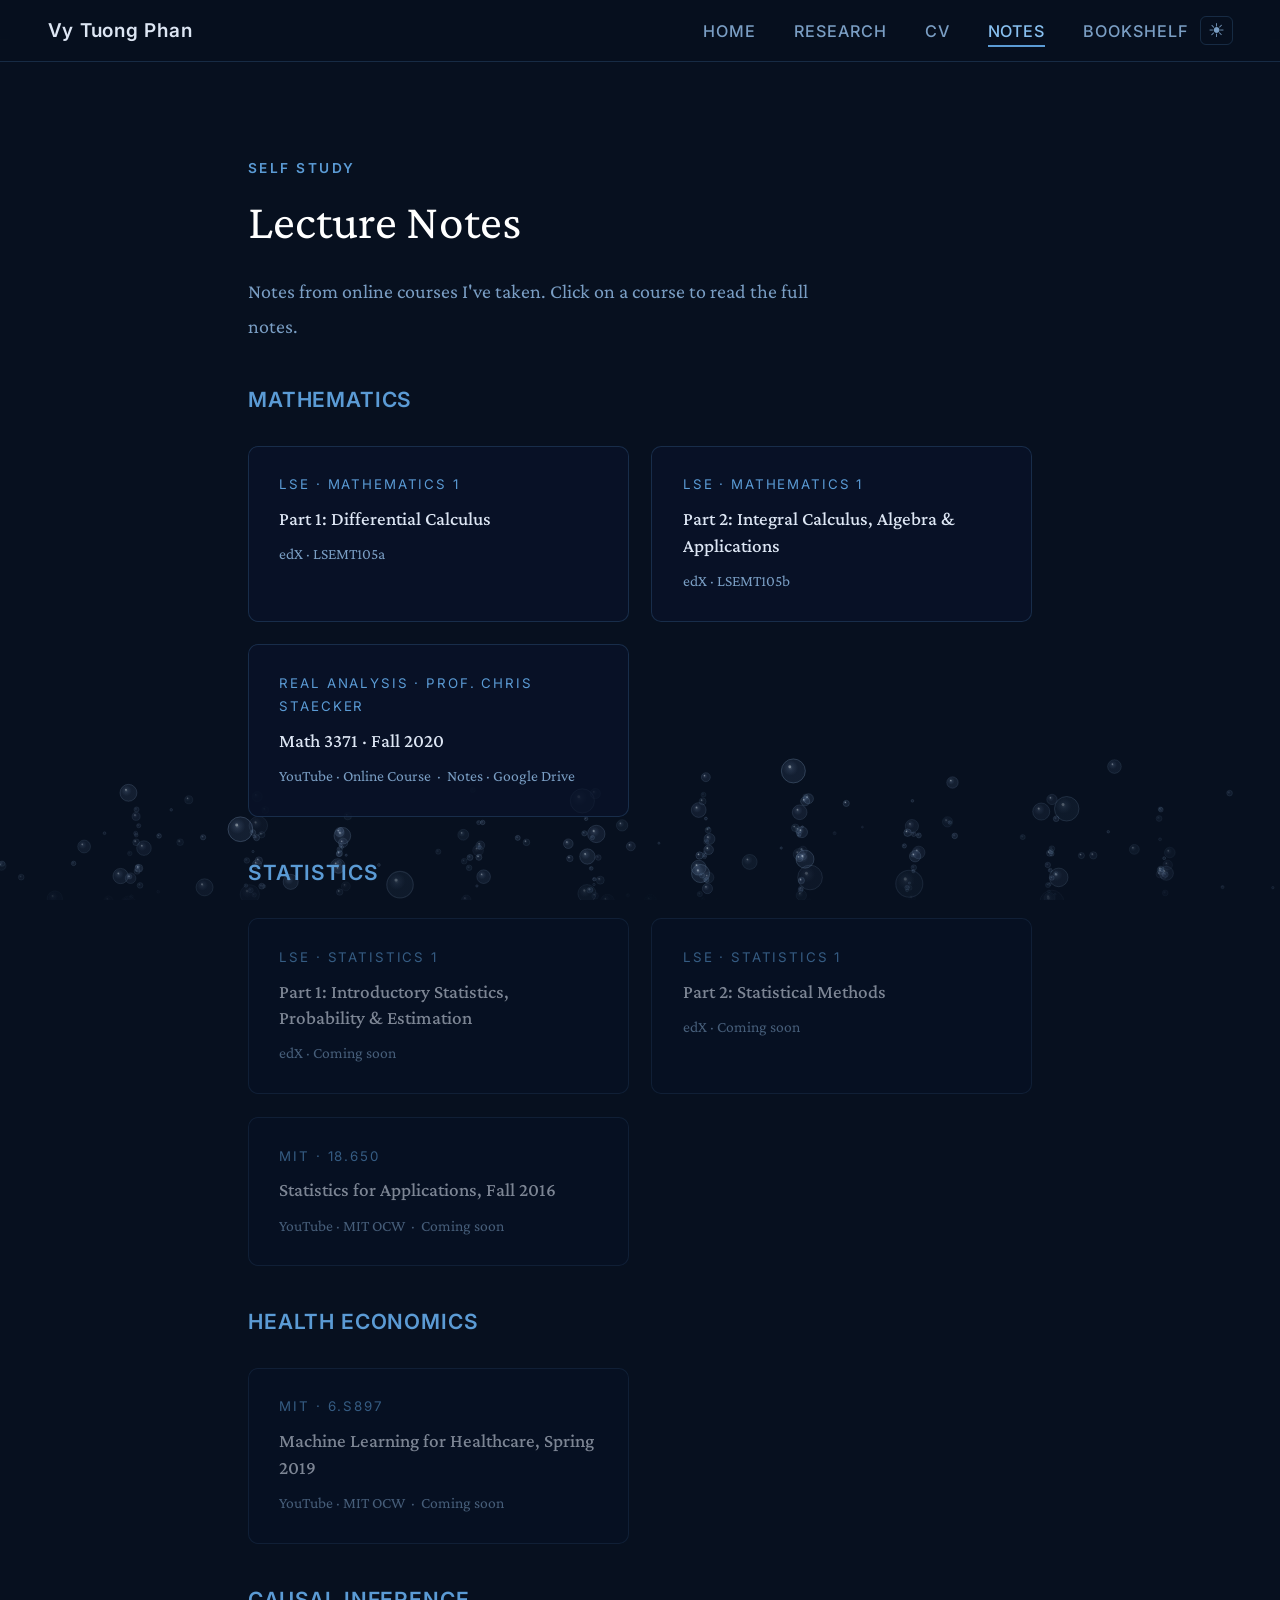
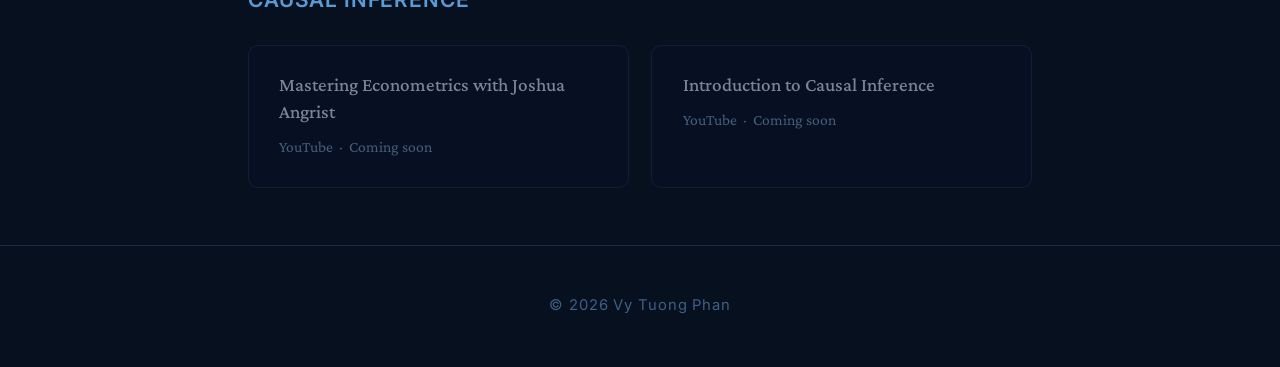
==== commit c1ab2fcb: "update website" ====
--- a/notes/index.html
+++ b/notes/index.html
@@ -58,6 +58,20 @@
           <div class="note-card-title">Part 2: Integral Calculus, Algebra &amp; Applications</div>
           <div class="note-card-source">edX · LSEMT105b</div>
         </a>
+
+        <div class="note-card">
+          <div class="note-card-label">Real Analysis · Prof. Chris Staecker</div>
+          <div class="note-card-title">Math 3371 · Fall 2020</div>
+          <div class="note-card-source">
+            <a href="https://youtube.com/playlist?list=PLLFpXNanTP9WGfbjxR5kCMXQgol4bGehz&si=NSAcMzJdOYP3v6Tw"
+               target="_blank" rel="noopener" style="color:var(--text-secondary)"
+               onclick="event.stopPropagation()">YouTube · Online Course</a>
+            &nbsp;·&nbsp;
+            <a href="https://drive.google.com/file/d/1aMZiO3X4HVWBhgqUYfocY5O05toZtHZE/view?usp=drive_link"
+               target="_blank" rel="noopener" style="color:var(--text-secondary)"
+               onclick="event.stopPropagation()">Notes · Google Drive</a>
+          </div>
+        </div>
 
       </div>
 
